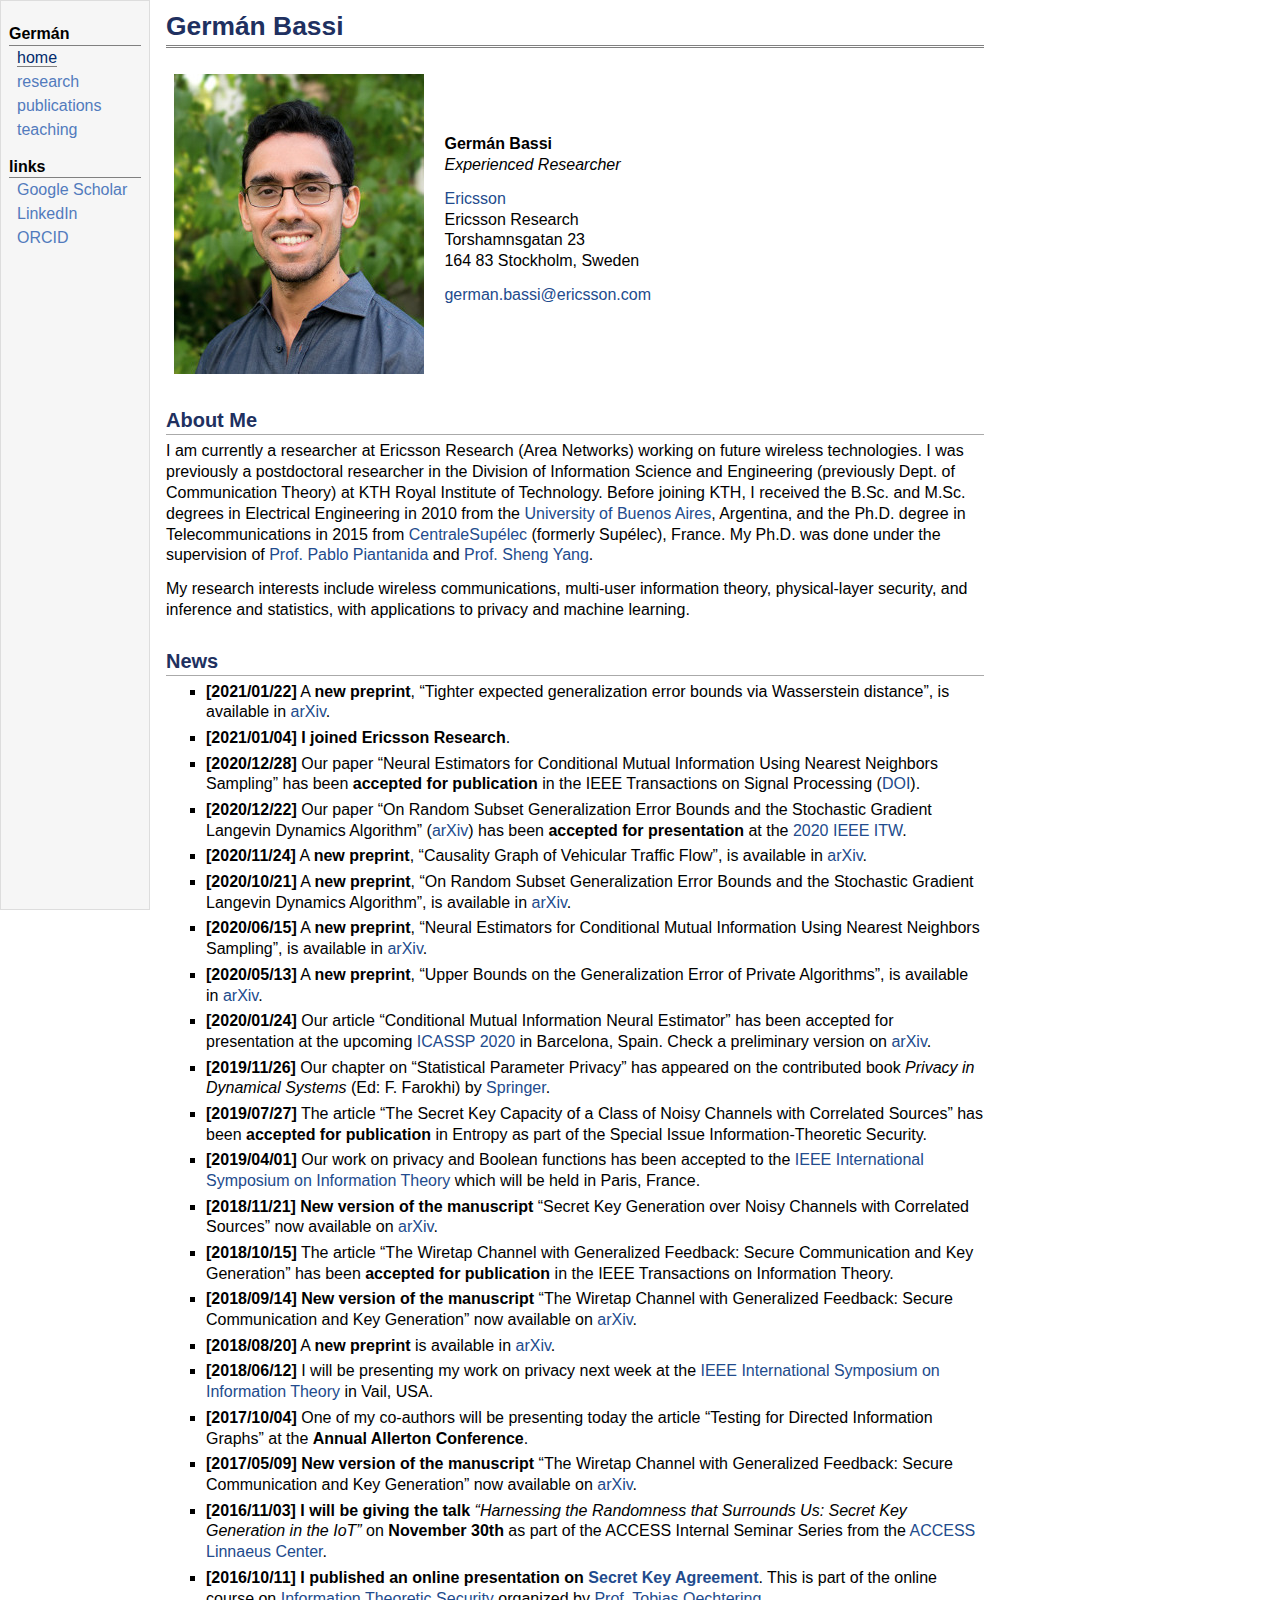
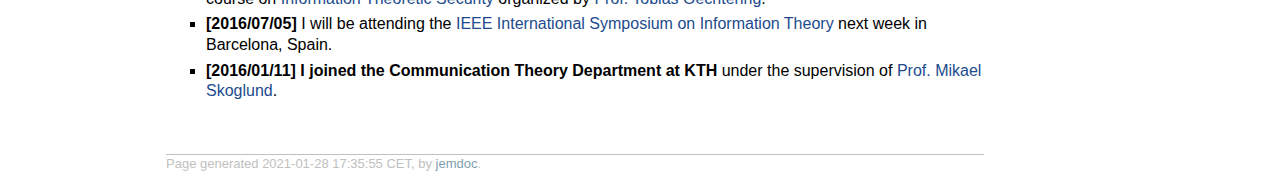
==== index.html @ 449b3623 "added html files" ====
<!DOCTYPE html PUBLIC "-//W3C//DTD XHTML 1.1//EN"
  "http://www.w3.org/TR/xhtml11/DTD/xhtml11.dtd">
<html xmlns="http://www.w3.org/1999/xhtml" xml:lang="en">
<head>
<meta name="generator" content="jemdoc, see http://jemdoc.jaboc.net/" />
<meta http-equiv="Content-Type" content="text/html;charset=utf-8" />
<meta name="viewport" content="width=device-width, initial-scale=1" />
<link rel="stylesheet" href="jemdoc.css" type="text/css" />
<title>Germán Bassi</title>
</head>
<body>
<div id="layout-menu" class="collapsed">
<div class="menu-category title">Menu</div>
<div class="menu-icon">
 <div class="button_container" onclick="toggle_menu(this)">
  <div class="b_bar1"></div>
  <div class="b_bar2"></div>
  <div class="b_bar3"></div>
 </div>
</div>
<div class="menu-category">Germán</div>
<div class="menu-item"><a href="index.html" class="current">home</a></div>
<div class="menu-item"><a href="research.html">research</a></div>
<div class="menu-item"><a href="publications.html">publications</a></div>
<div class="menu-item"><a href="teaching.html">teaching</a></div>
<div class="menu-category">links</div>
<div class="menu-item"><a href="http://scholar.google.se/citations?user=Fq9LSWYAAAAJ">Google&nbsp;Scholar</a></div>
<div class="menu-item"><a href="https://se.linkedin.com/in/germanbassi">LinkedIn</a></div>
<div class="menu-item"><a href="http://orcid.org/0000-0002-8974-6591">ORCID</a></div>
</div>
<div id="layout-content">
<div id="toptitle">
<h1>Germán Bassi</h1>
</div>
<table class="imgtable"><tr><td>
<img src="german-bassi.jpg" alt="Germán Bassi" />&nbsp;</td>
<td align="left"><p><b>Germán Bassi</b> <br />
<i>Experienced Researcher</i></p>
<p><a href="http://www.ericsson.com/">Ericsson</a> <br />
Ericsson Research <br />
Torshamnsgatan 23 <br />
164 83 Stockholm, Sweden <br /></p>
<p><a href="mailto:german.bassi@ericsson.com">german.bassi@ericsson.com</a></p>
</td></tr></table>
<h2>About Me</h2>
<p>I am currently a researcher at Ericsson Research (Area Networks) working on
future wireless technologies.
I was previously a postdoctoral researcher in the Division of Information
Science and Engineering (previously Dept. of Communication Theory) at KTH Royal
Institute of Technology.
Before joining KTH, I received the B.Sc. and M.Sc. degrees in Electrical
Engineering in 2010 from the <a href="http://www.fi.uba.ar/">University of Buenos
Aires</a>, Argentina, and the Ph.D. degree in Telecommunications in 2015 from
<a href="http://www.centralesupelec.fr/en">CentraleSupélec</a> (formerly Supélec), France.
My Ph.D. was done under the supervision of
<a href="http://webpages.lss.supelec.fr/perso/pablo.piantanida/Welcome.html">Prof. Pablo
Piantanida</a> and <a href="http://www.l2s.centralesupelec.fr/perso/sheng.yang">Prof. Sheng
Yang</a>.</p>
<p>My research interests include wireless communications, multi-user information
theory, physical-layer security, and inference and statistics, with
applications to privacy and machine learning.</p>
<h2>News</h2>
<ul>
<li><p><b>[2021/01/22]</b> A <b>new preprint</b>, &ldquo;Tighter expected generalization error
bounds via Wasserstein distance&rdquo;, is available in
<a href="https://arxiv.org/abs/2101.09315">arXiv</a>.</p>
</li>
<li><p><b>[2021/01/04] I joined Ericsson Research</b>.</p>
</li>
<li><p><b>[2020/12/28]</b> Our paper &ldquo;Neural Estimators for Conditional Mutual
Information Using Nearest Neighbors Sampling&rdquo; has been <b>accepted for publication</b>
in the IEEE Transactions on Signal Processing
(<a href="https://ieeexplore.ieee.org/document/9319549">DOI</a>).</p>
</li>
<li><p><b>[2020/12/22]</b> Our paper &ldquo;On Random Subset Generalization Error Bounds
and the Stochastic Gradient Langevin Dynamics Algorithm&rdquo;
(<a href="https://arxiv.org/abs/2010.10994">arXiv</a>) has been <b>accepted for presentation</b>
at the <a href="http://itw2020.it/">2020 IEEE ITW</a>.</p>
</li>
<li><p><b>[2020/11/24]</b> A <b>new preprint</b>, &ldquo;Causality Graph of Vehicular Traffic
Flow&rdquo;, is available in <a href="https://arxiv.org/abs/2011.11323">arXiv</a>.</p>
</li>
<li><p><b>[2020/10/21]</b> A <b>new preprint</b>, &ldquo;On Random Subset Generalization Error
Bounds and the Stochastic Gradient Langevin Dynamics Algorithm&rdquo;, is available
in <a href="https://arxiv.org/abs/2010.10994">arXiv</a>.</p>
</li>
<li><p><b>[2020/06/15]</b> A <b>new preprint</b>, &ldquo;Neural Estimators for Conditional
Mutual Information Using Nearest Neighbors Sampling&rdquo;, is available in
<a href="https://arxiv.org/abs/2006.07225">arXiv</a>.</p>
</li>
<li><p><b>[2020/05/13]</b> A <b>new preprint</b>, &ldquo;Upper Bounds on the Generalization
Error of Private Algorithms&rdquo;, is available in <a href="https://arxiv.org/abs/2005.05889">arXiv</a>.</p>
</li>
<li><p><b>[2020/01/24]</b> Our article &ldquo;Conditional Mutual Information Neural
Estimator&rdquo; has been accepted for presentation at the upcoming
<a href="https://2020.ieeeicassp.org/">ICASSP 2020</a> in Barcelona, Spain. Check a
preliminary version on <a href="https://arxiv.org/abs/1911.02277">arXiv</a>.</p>
</li>
<li><p><b>[2019/11/26]</b> Our chapter on &ldquo;Statistical Parameter Privacy&rdquo; has
appeared on the contributed book <i>Privacy in Dynamical Systems</i> (Ed: F.
Farokhi) by <a href="https://www.springer.com/in/book/9789811504921">Springer</a>.</p>
</li>
<li><p><b>[2019/07/27]</b> The article &ldquo;The Secret Key Capacity of a Class of Noisy
Channels with Correlated Sources&rdquo; has been <b>accepted for publication</b> in
Entropy as part of the Special Issue Information-Theoretic Security.</p>
</li>
<li><p><b>[2019/04/01]</b> Our work on privacy and Boolean functions has been
accepted to the <a href="http://www.2019.ieee-isit.org/">IEEE International Symposium on
Information Theory</a> which will be held in Paris, France.</p>
</li>
<li><p><b>[2018/11/21] New version of the manuscript</b> &ldquo;Secret Key Generation over
Noisy Channels with Correlated Sources&rdquo; now available on
<a href="https://arxiv.org/abs/1609.08330">arXiv</a>.</p>
</li>
<li><p><b>[2018/10/15]</b> The article &ldquo;The Wiretap Channel with Generalized
Feedback: Secure Communication and Key Generation&rdquo; has been <b>accepted for
publication</b> in the IEEE Transactions on Information Theory.</p>
</li>
<li><p><b>[2018/09/14] New version of the manuscript</b> &ldquo;The Wiretap Channel with
Generalized Feedback: Secure Communication and Key Generation&rdquo; now available on
<a href="https://arxiv.org/abs/1507.07091">arXiv</a>.</p>
</li>
<li><p><b>[2018/08/20]</b> A <b>new preprint</b> is available in <a href="https://arxiv.org/abs/1808.05771">arXiv</a>.</p>
</li>
<li><p><b>[2018/06/12]</b> I will be presenting my work on privacy next week at the
<a href="http://www.isit2018.org/">IEEE International Symposium on Information Theory</a>
in Vail, USA.</p>
</li>
<li><p><b>[2017/10/04]</b> One of my co-authors will be presenting today the article
&ldquo;Testing for Directed Information Graphs&rdquo; at the <b>Annual Allerton Conference</b>.</p>
</li>
<li><p><b>[2017/05/09] New version of the manuscript</b> &ldquo;The Wiretap Channel with
Generalized Feedback: Secure Communication and Key Generation&rdquo; now available on
<a href="https://arxiv.org/abs/1507.07091">arXiv</a>.</p>
</li>
<li><p><b>[2016/11/03] I will be giving the talk</b> <i>&ldquo;Harnessing the Randomness that Surrounds
Us: Secret Key Generation in the IoT&rdquo;</i> on <b>November 30th</b> as part of the ACCESS Internal
Seminar Series from the <a href="https://www.access.kth.se/">ACCESS Linnaeus Center</a>.</p>
</li>
<li><p><b>[2016/10/11] I published an online presentation on <a href="http://play.kth.se/media/Secret+Key+Agreement/0_b6pq63hu">Secret Key Agreement</a></b>. This is part of the online course on <a href="http://www.kth.se/social/group/eo3320-information-t/">Information Theoretic Security</a> organized by <a href="http://people.kth.se/~oech/index.html">Prof. Tobias Oechtering</a>.</p>
</li>
<li><p><b>[2016/07/05]</b> I will be attending the <a href="http://www.isit2016.org/">IEEE
International Symposium on Information Theory</a> next week in Barcelona, Spain.</p>
</li>
<li><p><b>[2016/01/11] I joined the Communication Theory Department at KTH</b> under
the supervision of <a href="http://www.kth.se/profile/skoglund/">Prof. Mikael Skoglund</a>.</p>
</li>
</ul>
<div id="footer">
<div id="footer-text">
Page generated 2021-01-28 17:35:55 CET, by <a href="http://jemdoc.jaboc.net/">jemdoc</a>.
</div>
</div>
</div>
<script>
function toggle_menu(button) {
    button.classList.toggle("change");
    var x = document.getElementById("layout-menu");
    if (x.className === "active") {
        x.className = "collapsed";
    } else {
        x.className = "active";
    }
}
</script>
<script>
  (function(i,s,o,g,r,a,m){i['GoogleAnalyticsObject']=r;i[r]=i[r]||function(){
  (i[r].q=i[r].q||[]).push(arguments)},i[r].l=1*new Date();a=s.createElement(o),
  m=s.getElementsByTagName(o)[0];a.async=1;a.src=g;m.parentNode.insertBefore(a,m)
  })(window,document,'script','https://www.google-analytics.com/analytics.js','ga');
  ga('create', 'UA-86878504-1', 'auto');
  ga('send', 'pageview');
</script>
</body>
</html>
---- jemdoc.css ----
/* Default css file for jemdoc. */

table#tlayout {
    border: none;
    border-collapse: separate;
    background: white;
}

body {
	background: white;
	font-family: "Trebuchet MS", Helvetica, sans-serif;
	padding-bottom: 8px;
	margin: 0;
}

#layout-menu {
	background: #f6f6f6;
	border: 1px solid #dddddd;
	padding-top: 0.5em;
	padding-left: 8px;
	padding-right: 8px;
	font-size: 1.0em;
  float: left;
  height: 100%;
  position: fixed;
	width: 132px; /* 150 (content-margin-left) - 2*(8+1) (padding+border)  */
	white-space: nowrap;
    text-align: left;
    vertical-align: top;
    transition: padding-top 0.5s;
}

/* first child is the entry "Menu" for the collapsed menu */
#layout-menu > :first-child {display: none;}

#layout-menu td {
	background: #f4f4f4;
    vertical-align: top;
}

#layout-content {
  margin-left: 150px;
  float: left;
	padding-top: 0.0em;
	padding-left: 1.0em;
	padding-right: 1.0em;
    border: none;
    background: white;
    text-align: left;
    vertical-align: top;
}

#layout-menu a {
	line-height: 1.5em;
	margin-left: 0.5em;
}

tt {
    background: #ffffdd;
}

pre, tt {
	font-size: 90%;
	font-family: monaco, monospace;
}

a, a > tt {
	color: #224b8d;
	text-decoration: none;
}

a:hover {
	border-bottom: 1px gray dotted;
}

#layout-menu a.current:link, #layout-menu a.current:visited {
	color: #022b6d;
	border-bottom: 1px gray solid;
}
#layout-menu a:link, #layout-menu a:visited, #layout-menu a:hover {
	color: #527bbd;
	text-decoration: none;
}
#layout-menu a:hover {
	text-decoration: none;
}

div.menu-category {
	border-bottom: 1px solid gray;
	margin-top: 0.8em;
	padding-top: 0.2em;
	padding-bottom: 0.1em;
	font-weight: bold;
}

div.menu-item {
	padding-left: 16px;
	text-indent: -16px;
}

div#toptitle {
	padding-bottom: 0.2em;
	margin-bottom: 1.5em;
	border-bottom: 3px double gray;
}

/* Reduce space if we begin the page with a title. */
div#toptitle + h2, div#toptitle + h3 {
	margin-top: -0.7em;
}

div#subtitle {
	margin-top: 0.0em;
	margin-bottom: 0.0em;
	padding-top: 0em;
	padding-bottom: 0.1em;
}

em {
	font-style: italic;
}

strong {
	font-weight: bold;
}


h1, h2, h3 {
/*	color: #527bbd;*/
	color: #203060;
	margin-top: 0.7em;
	margin-bottom: 0.3em;
	padding-bottom: 0.2em;
	line-height: 1.0;
	padding-top: 0.5em;
	border-bottom: 1px solid #aaaaaa;
}

h1 {
	font-size: 165%;
}

h2 {
	padding-top: 0.8em;
	font-size: 125%;
}

h2 + h3 {
    padding-top: 0.2em;
}

h3 {
	font-size: 110%;
	border-bottom: none;
}

p {
	margin-top: 0.0em;
	margin-bottom: 0.8em;
	padding: 0;
	line-height: 1.3;
}

pre {
	padding: 0;
	margin: 0;
}

div#footer {
	font-size: small;
	border-top: 1px solid #c0c0c0;
	padding-top: 0.1em;
	margin-top: 4.0em;
	color: #c0c0c0;
}

div#footer a {
	color: #80a0b0;
}

div#footer-text {
	float: left;
	padding-bottom: 8px;
}

ul, ol, dl {
	margin-top: 0.2em;
	padding-top: 0;
	margin-bottom: 0.8em;
}

dt {
	margin-top: 0.5em;
	margin-bottom: 0;
}

dl {
	margin-left: 20px;
}

dd {
	color: #222222;
}

dd > *:first-child {
	margin-top: 0;
}

ul {
	list-style-position: outside;
	list-style-type: square;
}

p + ul, p + ol {
	margin-top: -0.5em;
}

li ul, li ol {
	margin-top: -0.3em;
}

ol {
	list-style-position: outside;
	list-style-type: decimal;
}

li p, dd p {
	margin-bottom: 0.3em;
}


ol ol {
	list-style-type: lower-alpha;
}

ol ol ol {
	list-style-type: lower-roman;
}

p + div.codeblock {
	margin-top: -0.6em;
}

div.codeblock, div.infoblock {
	margin-right: 0%;
	margin-top: 1.2em;
	margin-bottom: 1.3em;
}

div.blocktitle {
	font-weight: bold;
	color: #cd7b62;
	margin-top: 1.2em;
	margin-bottom: 0.1em;
}

div.blockcontent {
	border: 1px solid silver;
	padding: 0.3em 0.5em;
}

div.infoblock > div.blockcontent {
	background: #ffffee;
}

div.blockcontent p + ul, div.blockcontent p + ol {
	margin-top: 0.4em;
}

div.infoblock p {
	margin-bottom: 0em;
}

div.infoblock li p, div.infoblock dd p {
	margin-bottom: 0.5em;
}

div.infoblock p + p {
	margin-top: 0.8em;
}

div.codeblock > div.blockcontent {
	background: #f6f6f6;
}

span.pycommand {
	color: #000070;
}

span.statement {
	color: #008800;
}
span.builtin {
	color: #000088;
}
span.special {
	color: #990000;
}
span.operator {
	color: #880000;
}
span.error {
	color: #aa0000;
}
span.comment, span.comment > *, span.string, span.string > * {
	color: #606060;
}

@media print {
	#layout-menu { display: none; }
}

#fwtitle {
	margin: 2px;
}

#fwtitle #toptitle {
	padding-left: 0.5em;
	margin-bottom: 0.5em;
}

#layout-content h1:first-child, #layout-content h2:first-child, #layout-content h3:first-child {
	margin-top: -0.7em;
}

div#toptitle h1, #layout-content div#toptitle h1 {
	margin-bottom: 0.0em;
	padding-bottom: 0.1em;
	padding-top: 0;
	margin-top: 0.5em;
	border-bottom: none;
}

img.eq {
	padding: 0;
	padding-left: 0.1em;
	padding-right: 0.1em;
	margin: 0;
}

img.eqwl {
	padding-left: 2em;
	padding-top: 0.6em;
	padding-bottom: 0.2em;
	margin: 0;
}

table {
    border: 2px solid black;
    border-collapse: collapse;
}

td {
    padding: 2px;
    padding-left: 0.5em;
    padding-right: 0.5em;
    text-align: center;
    border: 1px solid gray;
}

table + table {
    margin-top: 1em;
}

tr.heading {
    font-weight: bold;
    border-bottom: 2px solid black;
}

img {
    border: none;
}

table.imgtable, table.imgtable td {
    border: none;
    text-align: left;
}

/* Menu button */

.button_container {
    display: inline-block;
    cursor: pointer;
}

.b_bar1, .b_bar2, .b_bar3 {
    width: 20px;
    height: 3px;
    background-color: #333;
    margin: 3px 0;
    transition: 0.4s;
}

/* Rotate first bar */
.change .b_bar1 {
    -webkit-transform: translate(0px, 6px) rotate(-45deg) ;
    transform: translate(0px, 6px) rotate(-45deg) ;
}

/* Fade out the second bar */
.change .b_bar2 {
    opacity: 0;
}

/* Rotate last bar */
.change .b_bar3 {
    -webkit-transform: translate(0px, -6px) rotate(45deg) ;
    transform: translate(0px, -6px) rotate(45deg) ;
}

/* Menu button */


div.menu-icon {
  display: none;
	margin-top: -1.6em;
	padding-top: 0.2em;
	padding-bottom: 0.1em;
	font-weight: bold;
}

.doi {
    border: 1px solid #527bbd;
    border-radius: 4px;
    color: #527bbd;
    font-family: "Merriweather",serif;
    font-size: 14px;
    padding: 1px 3px;
}

.doi:hover {
    background: #527bbd none repeat scroll 0 0;
    border: 1px solid #527bbd;
    color: #ffffff;
    transition: all 0.5s ease 0s;
}

@media screen and (max-width: 481px){

#layout-menu > :not(:first-child) {display: none;}
#layout-menu > :first-child {display: inherit;}
div#layout-menu div.menu-icon {
    float: right;
    display: inline-block;
}

#layout-menu {
  float: none;
  height: initial;
  position: initial;
	width: auto;
  padding-top: 0px;
  padding-bottom: 4px;
}

#layout-content {
  float: none;
  margin-left: 0px;
}

#layout-menu.active > :not(:first-child) { display: inherit; }
#layout-menu.active > :first-child { display: none; }

#layout-menu.active .menu-icon {
	margin-top: .75em;
}

.imgtable img {
  width: 100%;  /* reduce the width of my picture in index */
}
}


@media screen and (min-width: 1000px){

body {
width:1000px;
}

#layout-content {
width:818px; /* 1000 - 150 - 2*16 */
}
}
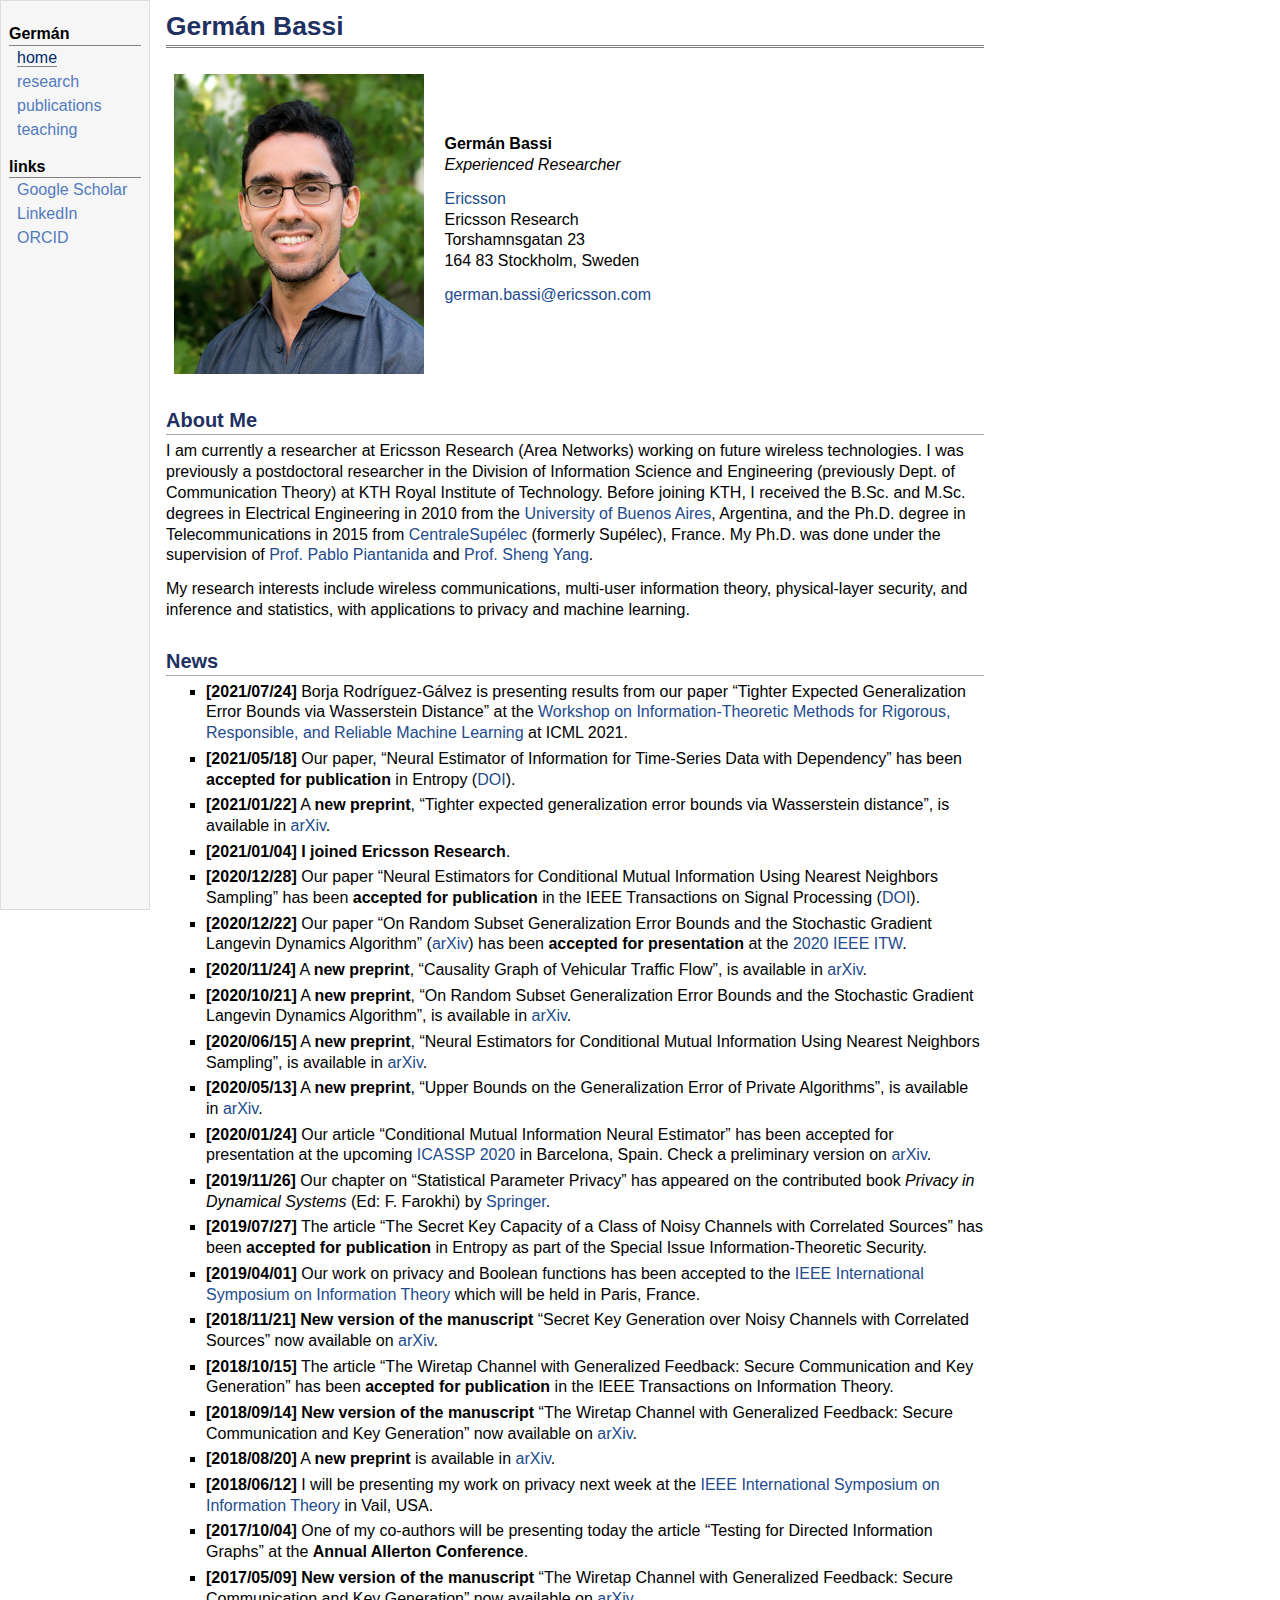
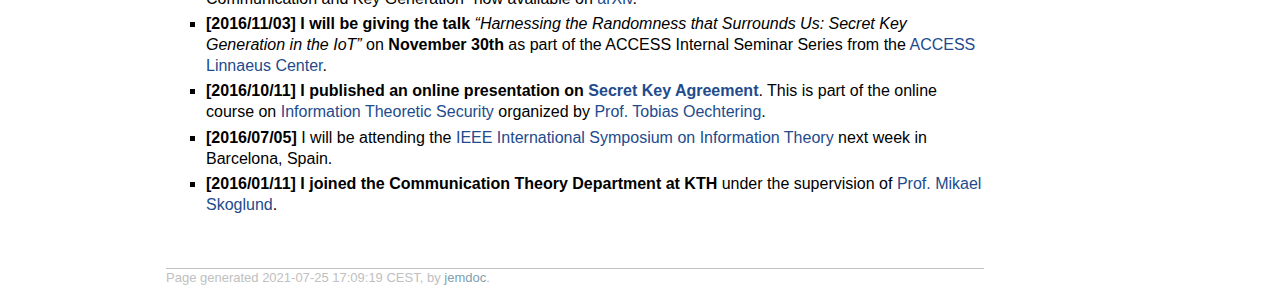
==== commit 25e510bb: "Added Sina's Entropy publication, updated Borja's ITW entry, and updated the news accordingly" ====
--- a/index.html
+++ b/index.html
@@ -61,6 +61,16 @@
 applications to privacy and machine learning.</p>
 <h2>News</h2>
 <ul>
+<li><p><b>[2021/07/24]</b> Borja Rodríguez-Gálvez is presenting results from our
+paper &ldquo;Tighter Expected Generalization Error Bounds via Wasserstein Distance&rdquo;
+at the <a href="https://sites.google.com/view/itr3/home">Workshop on
+Information-Theoretic Methods for Rigorous, Responsible, and Reliable Machine
+Learning</a> at ICML 2021.</p>
+</li>
+<li><p><b>[2021/05/18]</b> Our paper, &ldquo;Neural Estimator of Information for
+Time-Series Data with Dependency&rdquo; has been <b>accepted for publication</b> in
+Entropy (<a href="https://www.mdpi.com/1099-4300/23/6/641">DOI</a>).</p>
+</li>
 <li><p><b>[2021/01/22]</b> A <b>new preprint</b>, &ldquo;Tighter expected generalization error
 bounds via Wasserstein distance&rdquo;, is available in
 <a href="https://arxiv.org/abs/2101.09315">arXiv</a>.</p>
@@ -148,7 +158,7 @@
 </ul>
 <div id="footer">
 <div id="footer-text">
-Page generated 2021-01-28 17:35:55 CET, by <a href="http://jemdoc.jaboc.net/">jemdoc</a>.
+Page generated 2021-07-25 17:09:19 CEST, by <a href="http://jemdoc.jaboc.net/">jemdoc</a>.
 </div>
 </div>
 </div>
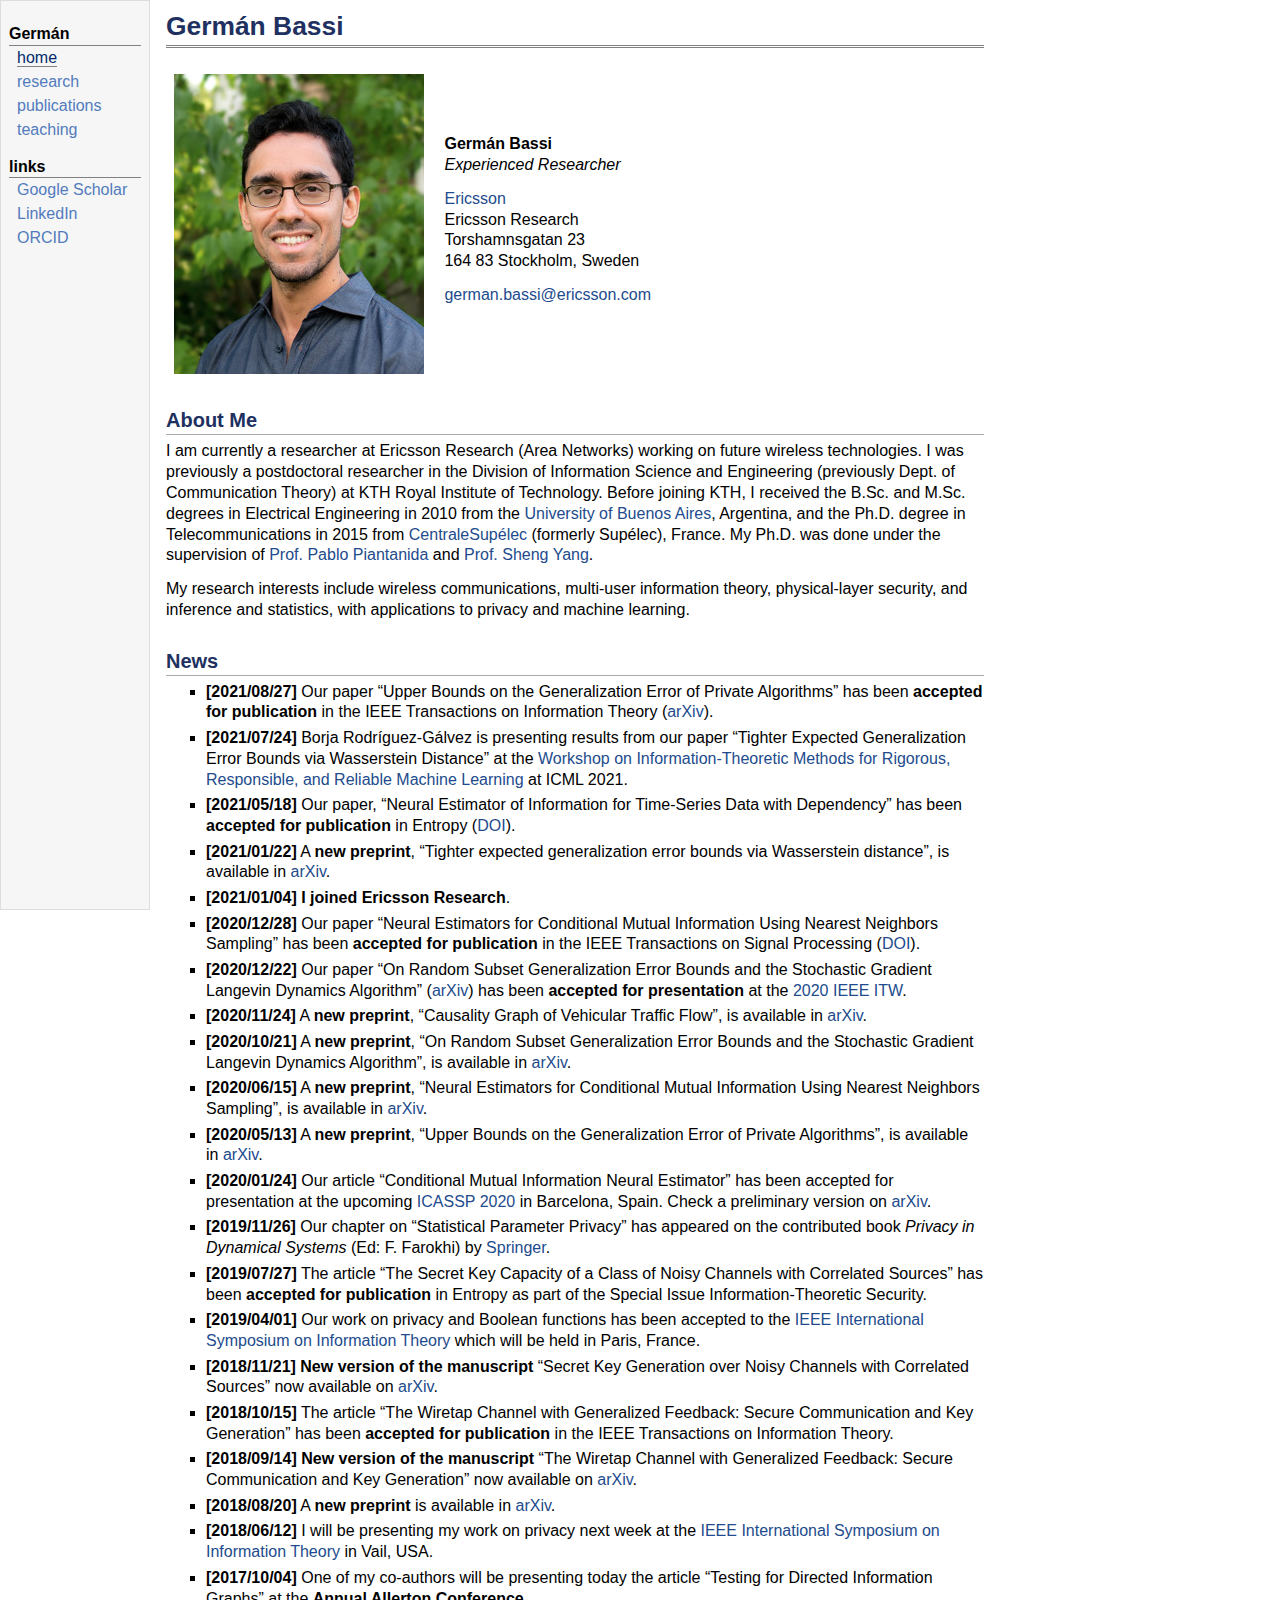
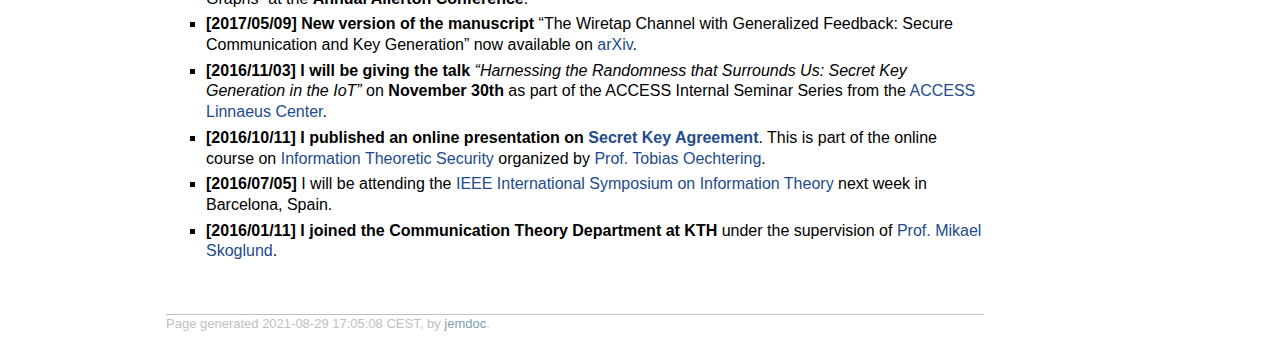
==== commit 3c8b2933: "Updated the news and a link in the publications" ====
--- a/index.html
+++ b/index.html
@@ -61,6 +61,10 @@
 applications to privacy and machine learning.</p>
 <h2>News</h2>
 <ul>
+<li><p><b>[2021/08/27]</b> Our paper &ldquo;Upper Bounds on the Generalization Error of
+Private Algorithms&rdquo; has been <b>accepted for publication</b> in the IEEE
+Transactions on Information Theory (<a href="https://arxiv.org/abs/2005.05889">arXiv</a>).</p>
+</li>
 <li><p><b>[2021/07/24]</b> Borja Rodríguez-Gálvez is presenting results from our
 paper &ldquo;Tighter Expected Generalization Error Bounds via Wasserstein Distance&rdquo;
 at the <a href="https://sites.google.com/view/itr3/home">Workshop on
@@ -158,7 +162,7 @@
 </ul>
 <div id="footer">
 <div id="footer-text">
-Page generated 2021-07-25 17:09:19 CEST, by <a href="http://jemdoc.jaboc.net/">jemdoc</a>.
+Page generated 2021-08-29 17:05:08 CEST, by <a href="http://jemdoc.jaboc.net/">jemdoc</a>.
 </div>
 </div>
 </div>
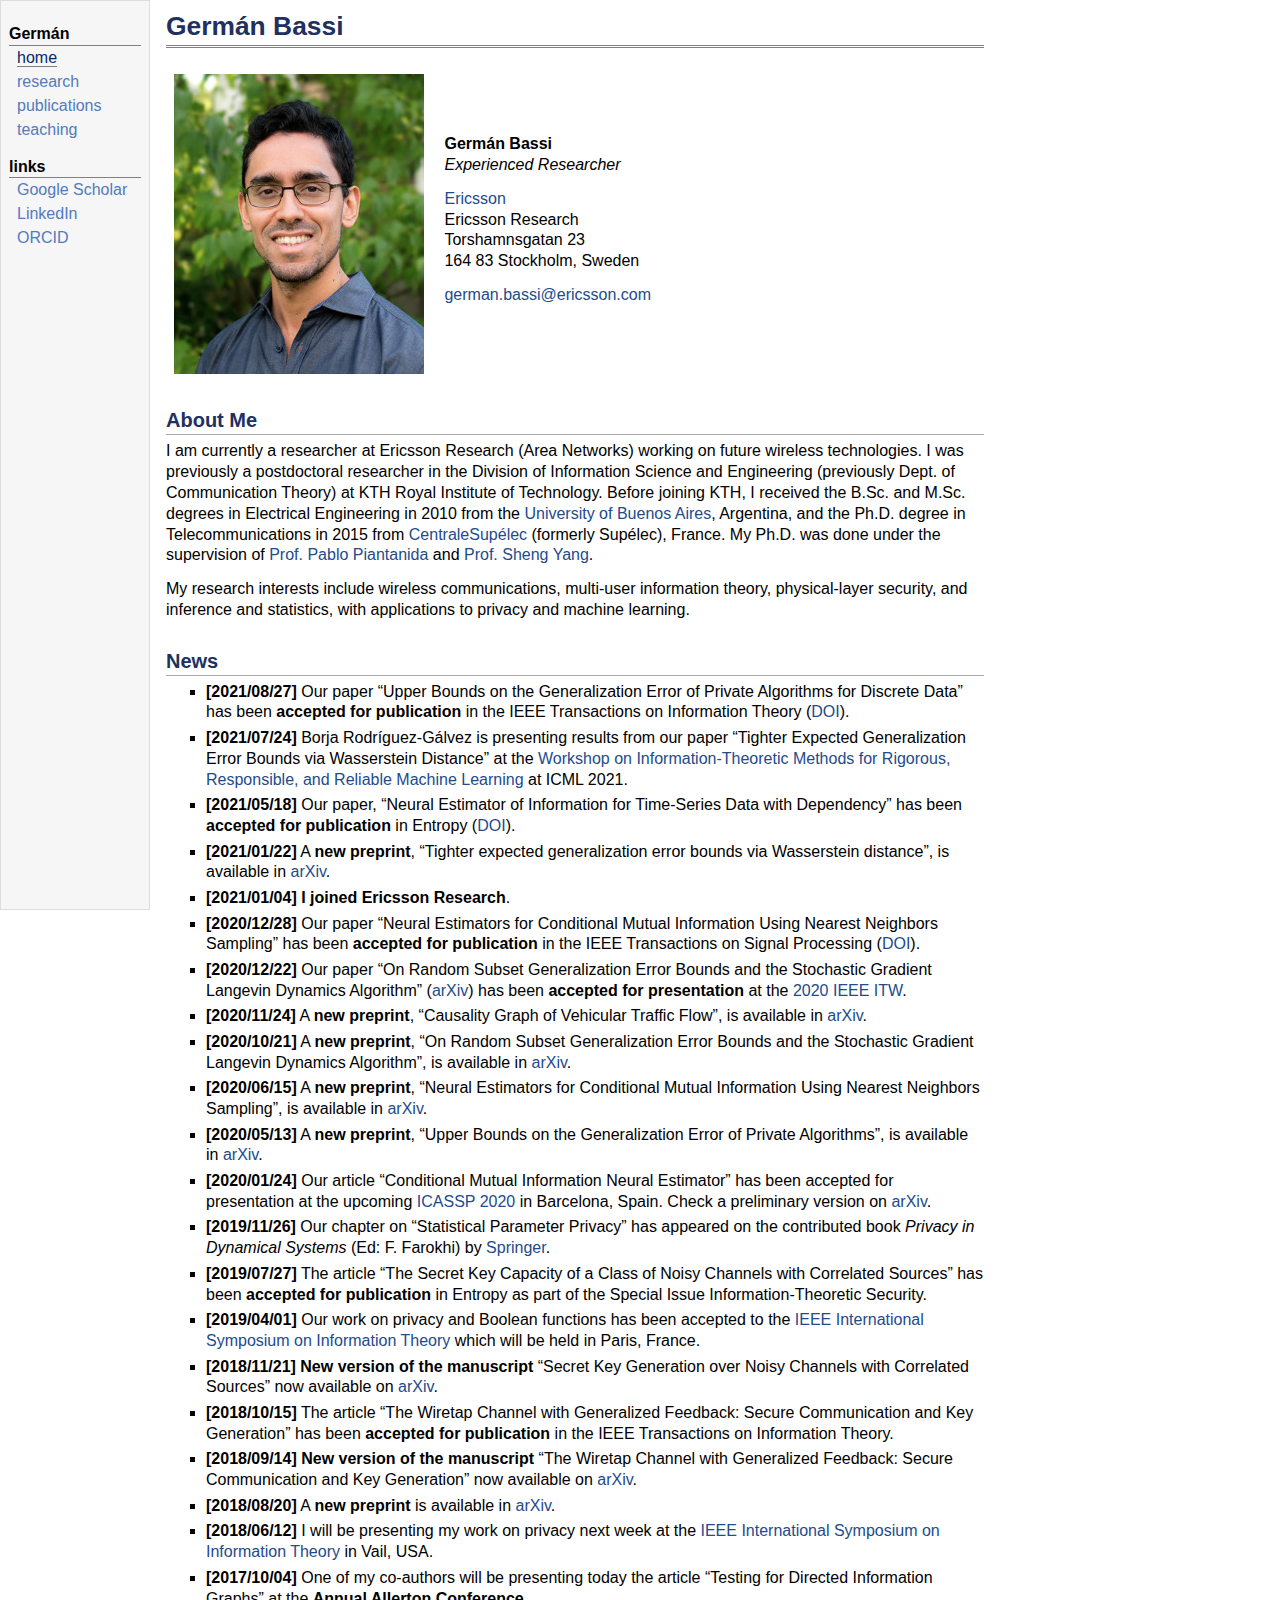
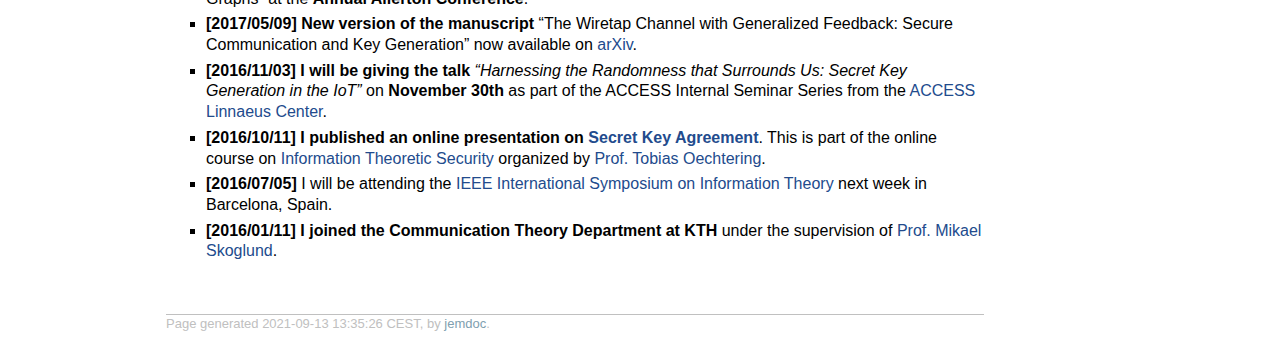
==== commit ff922c35: "Updated the DOI for the newly accepted IT paper" ====
--- a/index.html
+++ b/index.html
@@ -62,8 +62,9 @@
 <h2>News</h2>
 <ul>
 <li><p><b>[2021/08/27]</b> Our paper &ldquo;Upper Bounds on the Generalization Error of
-Private Algorithms&rdquo; has been <b>accepted for publication</b> in the IEEE
-Transactions on Information Theory (<a href="https://arxiv.org/abs/2005.05889">arXiv</a>).</p>
+Private Algorithms for Discrete Data&rdquo; has been <b>accepted for publication</b> in
+the IEEE Transactions on Information Theory
+(<a href="https://ieeexplore.ieee.org/document/9531956">DOI</a>).</p>
 </li>
 <li><p><b>[2021/07/24]</b> Borja Rodríguez-Gálvez is presenting results from our
 paper &ldquo;Tighter Expected Generalization Error Bounds via Wasserstein Distance&rdquo;
@@ -162,7 +163,7 @@
 </ul>
 <div id="footer">
 <div id="footer-text">
-Page generated 2021-08-29 17:05:08 CEST, by <a href="http://jemdoc.jaboc.net/">jemdoc</a>.
+Page generated 2021-09-13 13:35:26 CEST, by <a href="http://jemdoc.jaboc.net/">jemdoc</a>.
 </div>
 </div>
 </div>
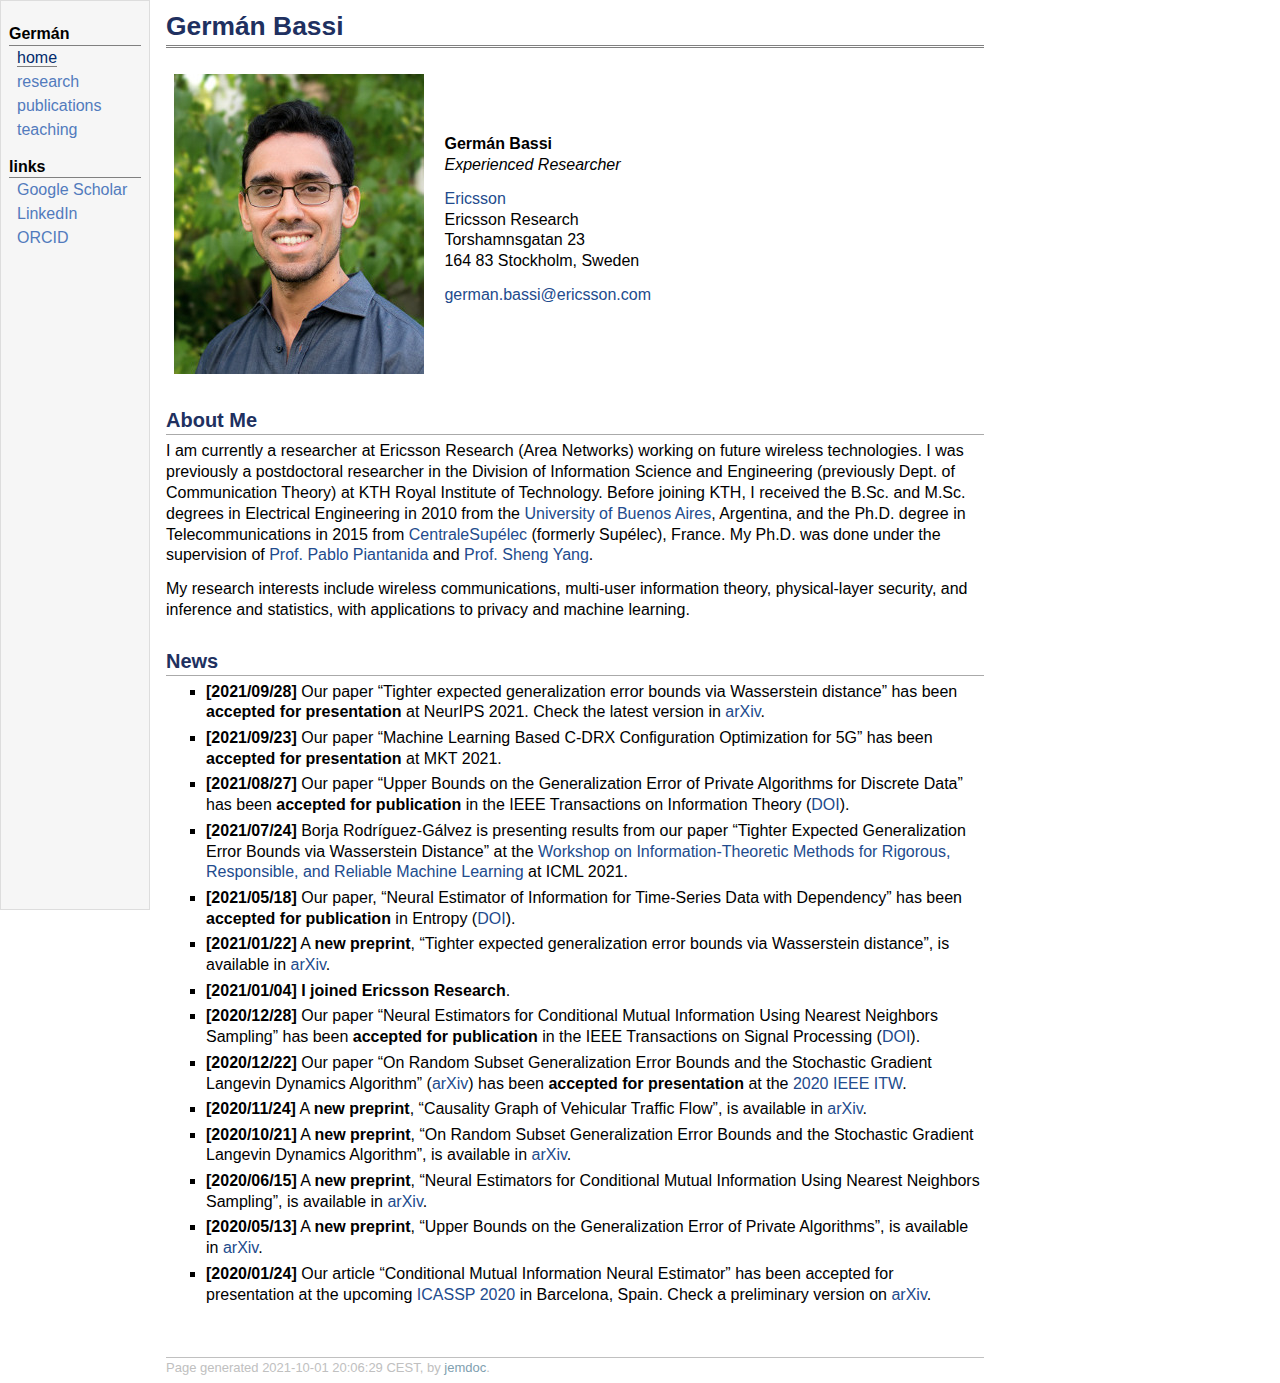
==== commit b53b2a6c: "Updated news section and added DRX paper" ====
--- a/index.html
+++ b/index.html
@@ -61,6 +61,13 @@
 applications to privacy and machine learning.</p>
 <h2>News</h2>
 <ul>
+<li><p><b>[2021/09/28]</b> Our paper &ldquo;Tighter expected generalization error bounds
+via Wasserstein distance&rdquo; has been <b>accepted for presentation</b> at NeurIPS 2021.
+Check the latest version in <a href="https://arxiv.org/abs/2101.09315">arXiv</a>.</p>
+</li>
+<li><p><b>[2021/09/23]</b> Our paper &ldquo;Machine Learning Based C-DRX Configuration
+Optimization for 5G&rdquo; has been <b>accepted for presentation</b> at MKT 2021.</p>
+</li>
 <li><p><b>[2021/08/27]</b> Our paper &ldquo;Upper Bounds on the Generalization Error of
 Private Algorithms for Discrete Data&rdquo; has been <b>accepted for publication</b> in
 the IEEE Transactions on Information Theory
@@ -111,59 +118,10 @@
 <a href="https://2020.ieeeicassp.org/">ICASSP 2020</a> in Barcelona, Spain. Check a
 preliminary version on <a href="https://arxiv.org/abs/1911.02277">arXiv</a>.</p>
 </li>
-<li><p><b>[2019/11/26]</b> Our chapter on &ldquo;Statistical Parameter Privacy&rdquo; has
-appeared on the contributed book <i>Privacy in Dynamical Systems</i> (Ed: F.
-Farokhi) by <a href="https://www.springer.com/in/book/9789811504921">Springer</a>.</p>
-</li>
-<li><p><b>[2019/07/27]</b> The article &ldquo;The Secret Key Capacity of a Class of Noisy
-Channels with Correlated Sources&rdquo; has been <b>accepted for publication</b> in
-Entropy as part of the Special Issue Information-Theoretic Security.</p>
-</li>
-<li><p><b>[2019/04/01]</b> Our work on privacy and Boolean functions has been
-accepted to the <a href="http://www.2019.ieee-isit.org/">IEEE International Symposium on
-Information Theory</a> which will be held in Paris, France.</p>
-</li>
-<li><p><b>[2018/11/21] New version of the manuscript</b> &ldquo;Secret Key Generation over
-Noisy Channels with Correlated Sources&rdquo; now available on
-<a href="https://arxiv.org/abs/1609.08330">arXiv</a>.</p>
-</li>
-<li><p><b>[2018/10/15]</b> The article &ldquo;The Wiretap Channel with Generalized
-Feedback: Secure Communication and Key Generation&rdquo; has been <b>accepted for
-publication</b> in the IEEE Transactions on Information Theory.</p>
-</li>
-<li><p><b>[2018/09/14] New version of the manuscript</b> &ldquo;The Wiretap Channel with
-Generalized Feedback: Secure Communication and Key Generation&rdquo; now available on
-<a href="https://arxiv.org/abs/1507.07091">arXiv</a>.</p>
-</li>
-<li><p><b>[2018/08/20]</b> A <b>new preprint</b> is available in <a href="https://arxiv.org/abs/1808.05771">arXiv</a>.</p>
-</li>
-<li><p><b>[2018/06/12]</b> I will be presenting my work on privacy next week at the
-<a href="http://www.isit2018.org/">IEEE International Symposium on Information Theory</a>
-in Vail, USA.</p>
-</li>
-<li><p><b>[2017/10/04]</b> One of my co-authors will be presenting today the article
-&ldquo;Testing for Directed Information Graphs&rdquo; at the <b>Annual Allerton Conference</b>.</p>
-</li>
-<li><p><b>[2017/05/09] New version of the manuscript</b> &ldquo;The Wiretap Channel with
-Generalized Feedback: Secure Communication and Key Generation&rdquo; now available on
-<a href="https://arxiv.org/abs/1507.07091">arXiv</a>.</p>
-</li>
-<li><p><b>[2016/11/03] I will be giving the talk</b> <i>&ldquo;Harnessing the Randomness that Surrounds
-Us: Secret Key Generation in the IoT&rdquo;</i> on <b>November 30th</b> as part of the ACCESS Internal
-Seminar Series from the <a href="https://www.access.kth.se/">ACCESS Linnaeus Center</a>.</p>
-</li>
-<li><p><b>[2016/10/11] I published an online presentation on <a href="http://play.kth.se/media/Secret+Key+Agreement/0_b6pq63hu">Secret Key Agreement</a></b>. This is part of the online course on <a href="http://www.kth.se/social/group/eo3320-information-t/">Information Theoretic Security</a> organized by <a href="http://people.kth.se/~oech/index.html">Prof. Tobias Oechtering</a>.</p>
-</li>
-<li><p><b>[2016/07/05]</b> I will be attending the <a href="http://www.isit2016.org/">IEEE
-International Symposium on Information Theory</a> next week in Barcelona, Spain.</p>
-</li>
-<li><p><b>[2016/01/11] I joined the Communication Theory Department at KTH</b> under
-the supervision of <a href="http://www.kth.se/profile/skoglund/">Prof. Mikael Skoglund</a>.</p>
-</li>
 </ul>
 <div id="footer">
 <div id="footer-text">
-Page generated 2021-09-13 13:35:26 CEST, by <a href="http://jemdoc.jaboc.net/">jemdoc</a>.
+Page generated 2021-10-01 20:06:29 CEST, by <a href="http://jemdoc.jaboc.net/">jemdoc</a>.
 </div>
 </div>
 </div>
